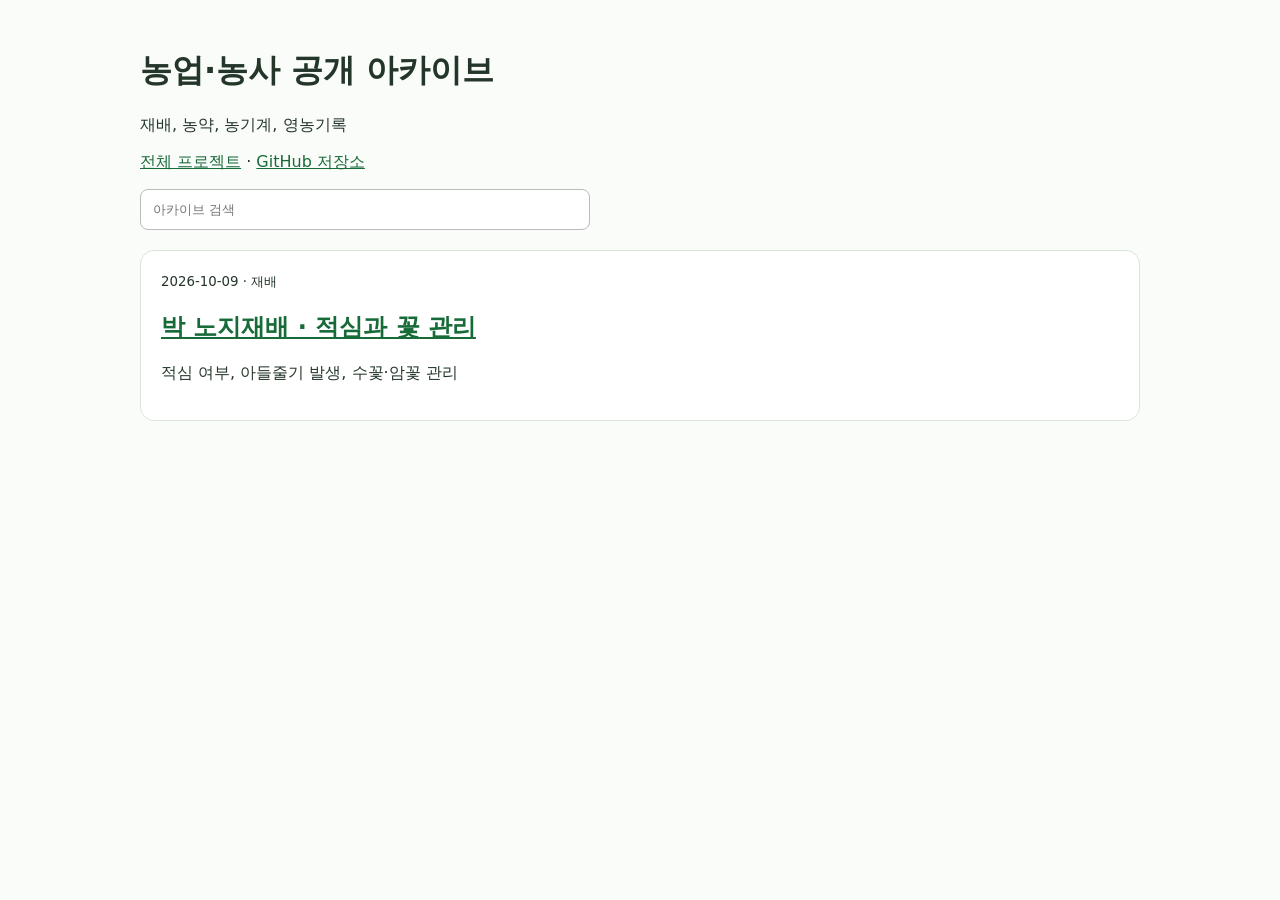
==== index.html @ 0d230be9 "Configure public farm archive: index.html" ====
<!doctype html><html lang="ko"><head><meta charset="utf-8"><meta name="viewport" content="width=device-width,initial-scale=1"><title>농업·농사 공개 아카이브</title><style>body{font-family:system-ui,sans-serif;max-width:1000px;margin:auto;padding:28px;background:#fafcf9;color:#24362a}a{color:#176b38}.card{background:white;border:1px solid #d9e5db;padding:20px;border-radius:14px;margin:20px 0}input{padding:12px;width:90%;max-width:450px;border:1px solid #bbb;border-radius:8px}</style></head><body><header><h1>농업·농사 공개 아카이브</h1><p>재배, 농약, 농기계, 영농기록</p><p><a href="https://softm.github.io/projects/">전체 프로젝트</a> · <a href="https://github.com/softm/farm">GitHub 저장소</a></p></header><input type="search" id="q" placeholder="아카이브 검색" aria-label="검색"><main id="records"><article class="card" data-title="박 재배 적심 아들줄기 수꽃 암꽃"><small>2026-10-09 · 재배</small><h2><a href="records/20261009-bak-cultivation/">박 노지재배 · 적심과 꽃 관리</a></h2><p>적심 여부, 아들줄기 발생, 수꽃·암꽃 관리</p></article></main><script>document.getElementById('q').addEventListener('input',e=>{let q=e.target.value.toLowerCase();document.querySelectorAll('[data-title]').forEach(x=>x.hidden=!x.dataset.title.toLowerCase().includes(q))})</script></body></html>
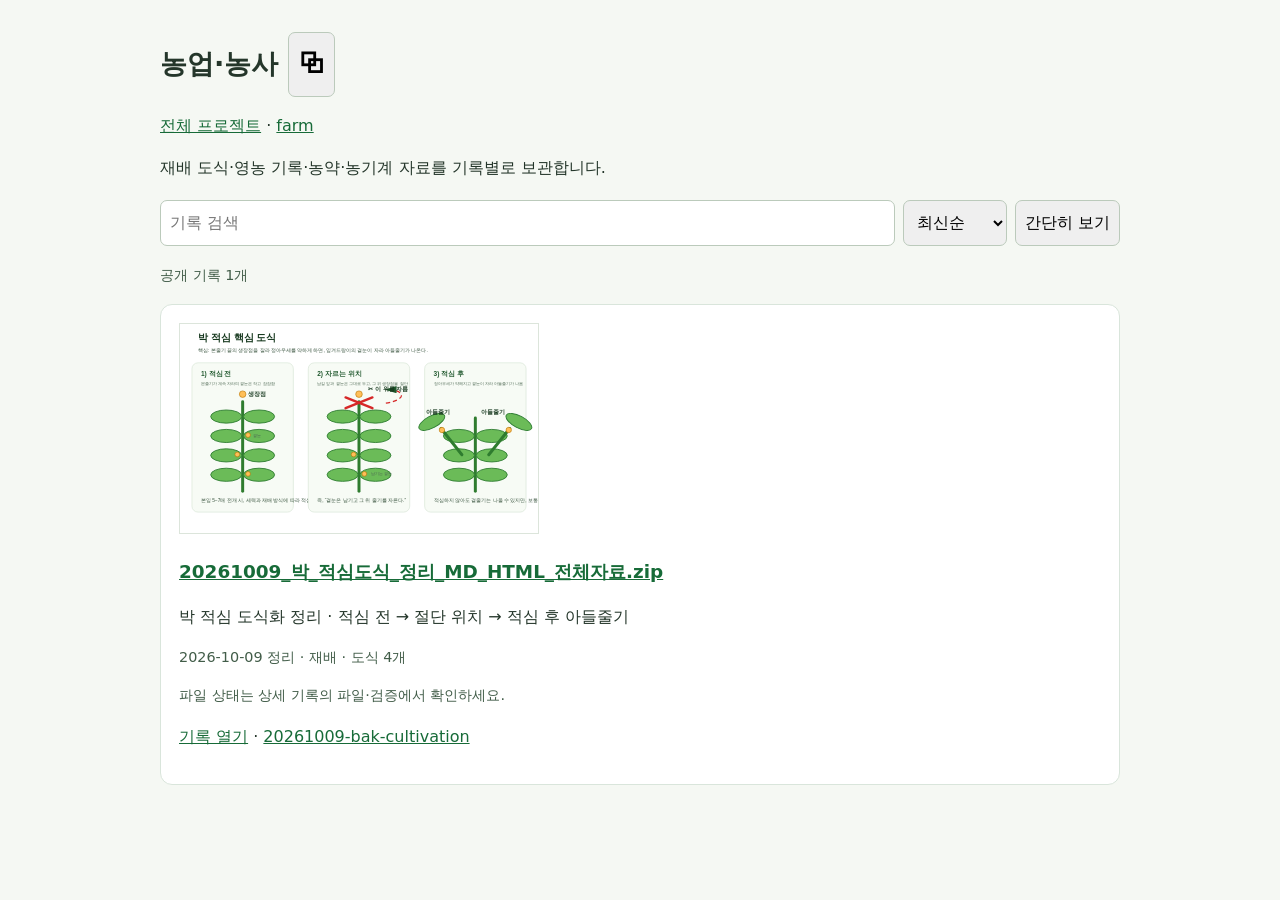
==== commit adc20024: "Publish original pruning diagrams and archive viewers; track pending source photo honestly" ====
--- a/index.html
+++ b/index.html
@@ -1 +1 @@
-<!doctype html><html lang="ko"><head><meta charset="utf-8"><meta name="viewport" content="width=device-width,initial-scale=1"><title>농업·농사 공개 아카이브</title><style>body{font-family:system-ui,sans-serif;max-width:1000px;margin:auto;padding:28px;background:#fafcf9;color:#24362a}a{color:#176b38}.card{background:white;border:1px solid #d9e5db;padding:20px;border-radius:14px;margin:20px 0}input{padding:12px;width:90%;max-width:450px;border:1px solid #bbb;border-radius:8px}</style></head><body><header><h1>농업·농사 공개 아카이브</h1><p>재배, 농약, 농기계, 영농기록</p><p><a href="https://softm.github.io/projects/">전체 프로젝트</a> · <a href="https://github.com/softm/farm">GitHub 저장소</a></p></header><input type="search" id="q" placeholder="아카이브 검색" aria-label="검색"><main id="records"><article class="card" data-title="박 재배 적심 아들줄기 수꽃 암꽃"><small>2026-10-09 · 재배</small><h2><a href="records/20261009-bak-cultivation/">박 노지재배 · 적심과 꽃 관리</a></h2><p>적심 여부, 아들줄기 발생, 수꽃·암꽃 관리</p></article></main><script>document.getElementById('q').addEventListener('input',e=>{let q=e.target.value.toLowerCase();document.querySelectorAll('[data-title]').forEach(x=>x.hidden=!x.dataset.title.toLowerCase().includes(q))})</script></body></html>+<!doctype html><html lang="ko"><head><meta charset="utf-8"><meta name="viewport" content="width=device-width,initial-scale=1"><meta name="description" content="농업·농사 공개 아카이브 — 재배 도식, 영농 기록과 원본 자료"><title>농업·농사 공개 아카이브</title><style>*{box-sizing:border-box}body{font-family:system-ui,sans-serif;margin:0;background:#f5f8f3;color:#24362a;line-height:1.65}main{max-width:1000px;margin:auto;padding:20px}h1{font-size:1.7rem;margin:12px 0}a{color:#176b38;overflow-wrap:anywhere}.record{background:#fff;border:1px solid #d9e5db;padding:18px;border-radius:12px;margin:16px 0}.record h2{font-size:1.15rem}.tools{display:flex;flex-wrap:wrap;gap:8px;margin:18px 0}input,select,button{font:inherit;padding:9px;border:1px solid #bbcabb;border-radius:7px}input{flex:1;min-width:160px}.meta{font-size:.9rem;color:#425d49}.pending{color:#8b4c11}.list .record{padding:12px}.thumb{max-width:360px;width:100%;border:1px solid #dce5db}.list .thumb{display:none}#empty{display:none}</style></head><body><main><header><h1>농업·농사 <button id="copy" aria-label="프로젝트 주소 복사" title="주소 복사">⧉</button></h1><p><a href="https://softm.github.io/projects/">전체 프로젝트</a> · <a href="https://github.com/softm/farm">farm</a></p><p>재배 도식·영농 기록·농약·농기계 자료를 기록별로 보관합니다.</p></header><div class="tools"><input id="q" type="search" placeholder="기록 검색" aria-label="기록 검색"><select id="sort" aria-label="정렬"><option value="new">최신순</option><option value="old">오래된순</option><option value="title">제목순</option></select><button id="view">간단히 보기</button></div><p id="count" class="meta">공개 기록 1개</p><div id="records"><article class="record"><a href="records/20261009-bak-cultivation/"><img class="thumb" src="records/20261009-bak-cultivation/images/00_적심핵심도식.svg" alt="박 적심 핵심 도식"></a><h2><a href="records/20261009-bak-cultivation/">20261009_박_적심도식_정리_MD_HTML_전체자료.zip</a></h2><p>박 적심 도식화 정리 · 적심 전 → 절단 위치 → 적심 후 아들줄기</p><p class="meta">2026-10-09 정리 · 재배 · 도식 4개</p><p id="source-status" class="meta"></p><p><a href="records/20261009-bak-cultivation/">기록 열기</a> · <a href="https://github.com/softm/farm/tree/main/records/20261009-bak-cultivation">20261009-bak-cultivation</a></p></article></div><p id="empty">검색 결과가 없습니다.</p><p id="message" role="status"></p></main><script>const q=document.getElementById('q'),cards=[...document.querySelectorAll('.record')];q.addEventListener('input',()=>{let n=0;cards.forEach(x=>{x.hidden=!x.textContent.toLowerCase().includes(q.value.toLowerCase());if(!x.hidden)n++});document.getElementById('count').textContent='공개 기록 '+n+'개';document.getElementById('empty').style.display=n?'none':'block'});document.getElementById('view').onclick=()=>document.getElementById('records').classList.toggle('list');document.getElementById('sort').onchange=()=>{cards.sort((a,b)=>document.getElementById('sort').value==='title'?a.textContent.localeCompare(b.textContent):0).forEach(x=>document.getElementById('records').append(x))};document.getElementById('copy').onclick=async()=>{try{await navigator.clipboard.writeText('https://softm.github.io/farm/');document.getElementById('message').textContent='주소를 복사했습니다.'}catch{document.getElementById('message').textContent='https://softm.github.io/farm/'}};fetch('archive-index.json').then(r=>{if(!r.ok)throw Error();return r.json()}).then(d=>{let x=d.records.find(x=>x.id==='20261009-bak-cultivation'),e=document.getElementById('source-status');e.textContent=x.sourceIntegrityComplete?'원본 사진 1장 · 원본 파일 해시 확인':'원본 사진 업로드 대기 · 320px 미리보기 제공';e.classList.toggle('pending',!x.sourceIntegrityComplete)}).catch(()=>document.getElementById('source-status').textContent='파일 상태는 상세 기록의 파일·검증에서 확인하세요.');</script></body></html>
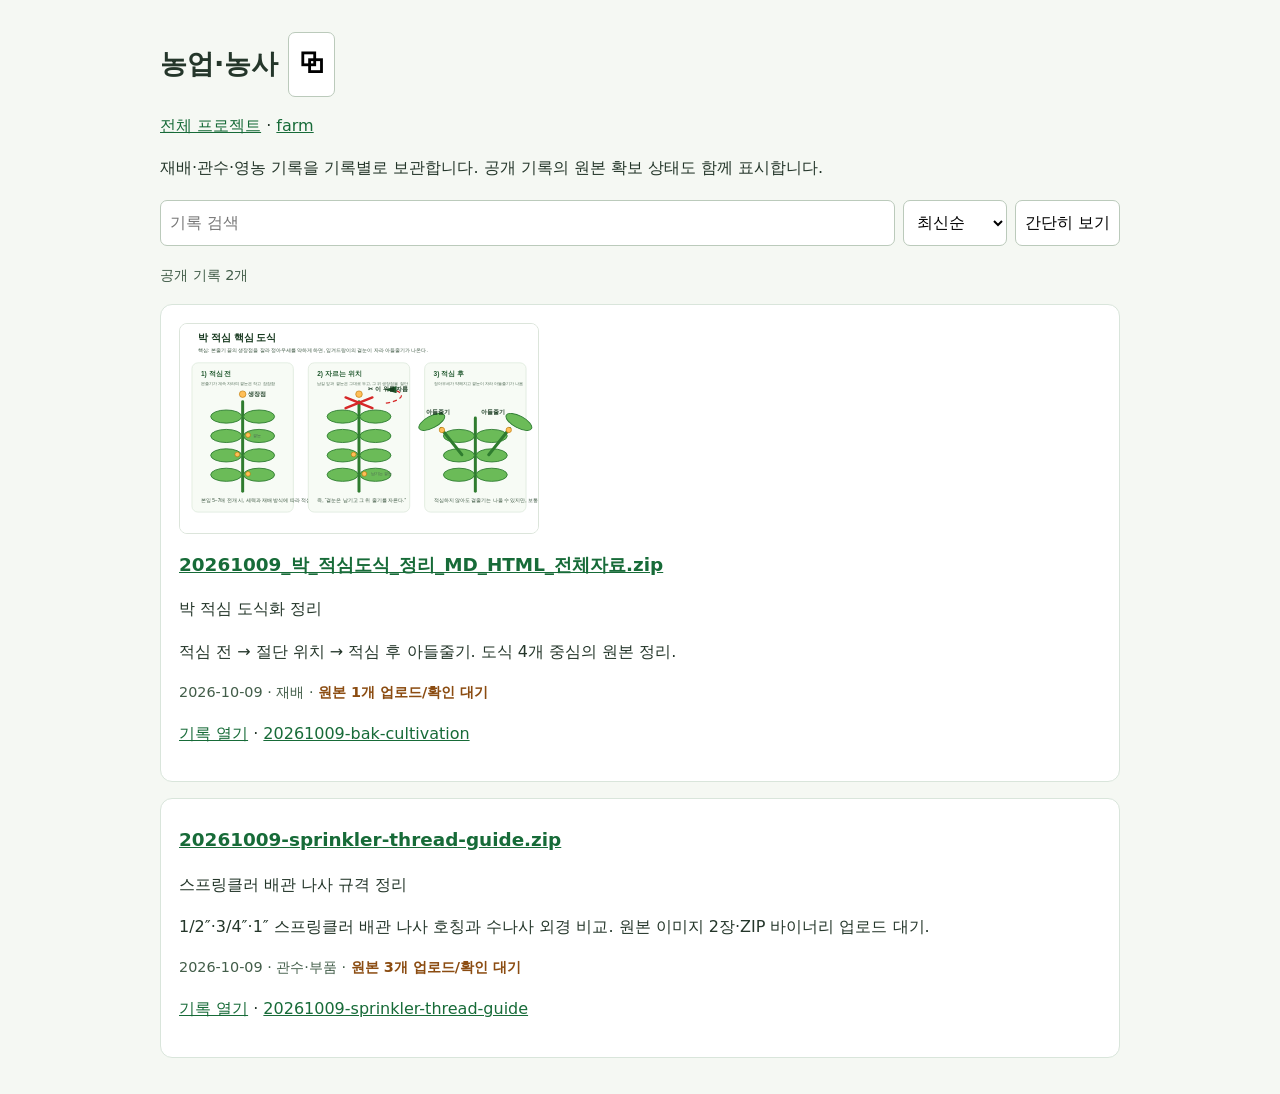
==== commit efbf5679: "Render all farm archive records from canonical index" ====
--- a/index.html
+++ b/index.html
@@ -1 +1,19 @@
-<!doctype html><html lang="ko"><head><meta charset="utf-8"><meta name="viewport" content="width=device-width,initial-scale=1"><meta name="description" content="농업·농사 공개 아카이브 — 재배 도식, 영농 기록과 원본 자료"><title>농업·농사 공개 아카이브</title><style>*{box-sizing:border-box}body{font-family:system-ui,sans-serif;margin:0;background:#f5f8f3;color:#24362a;line-height:1.65}main{max-width:1000px;margin:auto;padding:20px}h1{font-size:1.7rem;margin:12px 0}a{color:#176b38;overflow-wrap:anywhere}.record{background:#fff;border:1px solid #d9e5db;padding:18px;border-radius:12px;margin:16px 0}.record h2{font-size:1.15rem}.tools{display:flex;flex-wrap:wrap;gap:8px;margin:18px 0}input,select,button{font:inherit;padding:9px;border:1px solid #bbcabb;border-radius:7px}input{flex:1;min-width:160px}.meta{font-size:.9rem;color:#425d49}.pending{color:#8b4c11}.list .record{padding:12px}.thumb{max-width:360px;width:100%;border:1px solid #dce5db}.list .thumb{display:none}#empty{display:none}</style></head><body><main><header><h1>농업·농사 <button id="copy" aria-label="프로젝트 주소 복사" title="주소 복사">⧉</button></h1><p><a href="https://softm.github.io/projects/">전체 프로젝트</a> · <a href="https://github.com/softm/farm">farm</a></p><p>재배 도식·영농 기록·농약·농기계 자료를 기록별로 보관합니다.</p></header><div class="tools"><input id="q" type="search" placeholder="기록 검색" aria-label="기록 검색"><select id="sort" aria-label="정렬"><option value="new">최신순</option><option value="old">오래된순</option><option value="title">제목순</option></select><button id="view">간단히 보기</button></div><p id="count" class="meta">공개 기록 1개</p><div id="records"><article class="record"><a href="records/20261009-bak-cultivation/"><img class="thumb" src="records/20261009-bak-cultivation/images/00_적심핵심도식.svg" alt="박 적심 핵심 도식"></a><h2><a href="records/20261009-bak-cultivation/">20261009_박_적심도식_정리_MD_HTML_전체자료.zip</a></h2><p>박 적심 도식화 정리 · 적심 전 → 절단 위치 → 적심 후 아들줄기</p><p class="meta">2026-10-09 정리 · 재배 · 도식 4개</p><p id="source-status" class="meta"></p><p><a href="records/20261009-bak-cultivation/">기록 열기</a> · <a href="https://github.com/softm/farm/tree/main/records/20261009-bak-cultivation">20261009-bak-cultivation</a></p></article></div><p id="empty">검색 결과가 없습니다.</p><p id="message" role="status"></p></main><script>const q=document.getElementById('q'),cards=[...document.querySelectorAll('.record')];q.addEventListener('input',()=>{let n=0;cards.forEach(x=>{x.hidden=!x.textContent.toLowerCase().includes(q.value.toLowerCase());if(!x.hidden)n++});document.getElementById('count').textContent='공개 기록 '+n+'개';document.getElementById('empty').style.display=n?'none':'block'});document.getElementById('view').onclick=()=>document.getElementById('records').classList.toggle('list');document.getElementById('sort').onchange=()=>{cards.sort((a,b)=>document.getElementById('sort').value==='title'?a.textContent.localeCompare(b.textContent):0).forEach(x=>document.getElementById('records').append(x))};document.getElementById('copy').onclick=async()=>{try{await navigator.clipboard.writeText('https://softm.github.io/farm/');document.getElementById('message').textContent='주소를 복사했습니다.'}catch{document.getElementById('message').textContent='https://softm.github.io/farm/'}};fetch('archive-index.json').then(r=>{if(!r.ok)throw Error();return r.json()}).then(d=>{let x=d.records.find(x=>x.id==='20261009-bak-cultivation'),e=document.getElementById('source-status');e.textContent=x.sourceIntegrityComplete?'원본 사진 1장 · 원본 파일 해시 확인':'원본 사진 업로드 대기 · 320px 미리보기 제공';e.classList.toggle('pending',!x.sourceIntegrityComplete)}).catch(()=>document.getElementById('source-status').textContent='파일 상태는 상세 기록의 파일·검증에서 확인하세요.');</script></body></html>
+<!doctype html><html lang="ko"><head><meta charset="utf-8"><meta name="viewport" content="width=device-width,initial-scale=1"><meta name="description" content="농업·농사 공개 아카이브 — 재배·관수·영농 기록과 원본 자료"><title>농업·농사 공개 아카이브</title><style>
+*{box-sizing:border-box}body{font-family:system-ui,-apple-system,"Noto Sans KR",sans-serif;margin:0;background:#f5f8f3;color:#24362a;line-height:1.65}main{max-width:1000px;margin:auto;padding:20px}h1{font-size:1.7rem;margin:12px 0}a{color:#176b38;overflow-wrap:anywhere}.record{background:#fff;border:1px solid #d9e5db;padding:18px;border-radius:12px;margin:16px 0}.record h2{font-size:1.15rem;margin:.5rem 0}.tools{display:flex;flex-wrap:wrap;gap:8px;margin:18px 0}input,select,button{font:inherit;padding:9px;border:1px solid #bbcabb;border-radius:7px;background:#fff}input{flex:1;min-width:160px}.meta{font-size:.9rem;color:#425d49}.pending{color:#8b4c11}.ok{color:#176b38}.list .record{padding:12px}.thumb{max-width:360px;width:100%;border:1px solid #dce5db;border-radius:8px}.list .thumb{display:none}#empty{display:none}.status{font-weight:700}.skeleton{opacity:.7}</style></head><body><main><header><h1>농업·농사 <button id="copy" aria-label="프로젝트 주소 복사" title="주소 복사">⧉</button></h1><p><a href="https://softm.github.io/projects/">전체 프로젝트</a> · <a href="https://github.com/softm/farm">farm</a></p><p>재배·관수·영농 기록을 기록별로 보관합니다. 공개 기록의 원본 확보 상태도 함께 표시합니다.</p></header>
+<div class="tools"><input id="q" type="search" placeholder="기록 검색" aria-label="기록 검색"><select id="sort" aria-label="정렬"><option value="new">최신순</option><option value="old">오래된순</option><option value="title">제목순</option></select><button id="view">간단히 보기</button></div><p id="count" class="meta">목록을 읽는 중입니다.</p><div id="records"><article class="record skeleton">공개 기록을 불러오는 중입니다.</article></div><p id="empty">검색 결과가 없습니다.</p><p id="message" role="status"></p></main>
+<script>
+const $=s=>document.querySelector(s),recordsEl=$('#records'),countEl=$('#count'),q=$('#q'),sort=$('#sort'),empty=$('#empty');
+let data=[];
+const esc=v=>String(v??'').replace(/[&<>"']/g,m=>({'&':'&amp;','<':'&lt;','>':'&gt;','"':'&quot;',"'":'&#39;'}[m]));
+function statusText(r){if(r.sourceIntegrityComplete)return '<span class="status ok">원본 확인 완료</span>';const n=(r.missingFiles||[]).length;return '<span class="status pending">원본 '+(n?n+'개 ':'')+'업로드/확인 대기</span>'}
+function thumb(r){if(r.id==='20261009-bak-cultivation')return '<a href="'+esc(r.url)+'"><img class="thumb" src="records/20261009-bak-cultivation/images/00_적심핵심도식.svg" alt="박 적심 핵심 도식"></a>';return ''}
+function render(){
+ const term=q.value.trim().toLowerCase();let rows=data.filter(r=>[r.title,r.sourceTitle,r.description,r.kind].join(' ').toLowerCase().includes(term));
+ if(sort.value==='new')rows.sort((a,b)=>(b.date||'').localeCompare(a.date||'')||(a.title||'').localeCompare(b.title||''));
+ if(sort.value==='old')rows.sort((a,b)=>(a.date||'').localeCompare(b.date||'')||(a.title||'').localeCompare(b.title||''));
+ if(sort.value==='title')rows.sort((a,b)=>(a.title||'').localeCompare(b.title||''));
+ countEl.textContent='공개 기록 '+rows.length+'개';empty.style.display=rows.length?'none':'block';
+ recordsEl.innerHTML=rows.map(r=>'<article class="record">'+thumb(r)+'<h2><a href="'+esc(r.url)+'">'+esc(r.listTitle||r.title)+'</a></h2><p>'+esc(r.sourceTitle||r.description||'')+'</p><p>'+esc(r.description||'')+'</p><p class="meta">'+esc(r.date||'날짜 미확인')+' · '+esc(r.kind||'기록')+' · '+statusText(r)+'</p><p><a href="'+esc(r.url)+'">기록 열기</a> · <a href="'+esc(r.repoUrl)+'">'+esc(r.slug||r.id)+'</a></p></article>').join('');
+}
+fetch('archive-index.json',{cache:'no-store'}).then(r=>{if(!r.ok)throw Error('index');return r.json()}).then(j=>{data=(j.records||[]).filter(r=>r.visibility==='public');render()}).catch(()=>{recordsEl.innerHTML='<article class="record pending">목록을 불러오지 못했습니다. GitHub 저장소에서 기록을 확인하세요.</article>';countEl.textContent='목록 동기화 실패'});
+q.addEventListener('input',render);sort.addEventListener('change',render);$('#view').onclick=()=>recordsEl.classList.toggle('list');$('#copy').onclick=async()=>{try{await navigator.clipboard.writeText('https://softm.github.io/farm/');$('#message').textContent='주소를 복사했습니다.'}catch{$('#message').textContent='https://softm.github.io/farm/'}}</script></body></html>
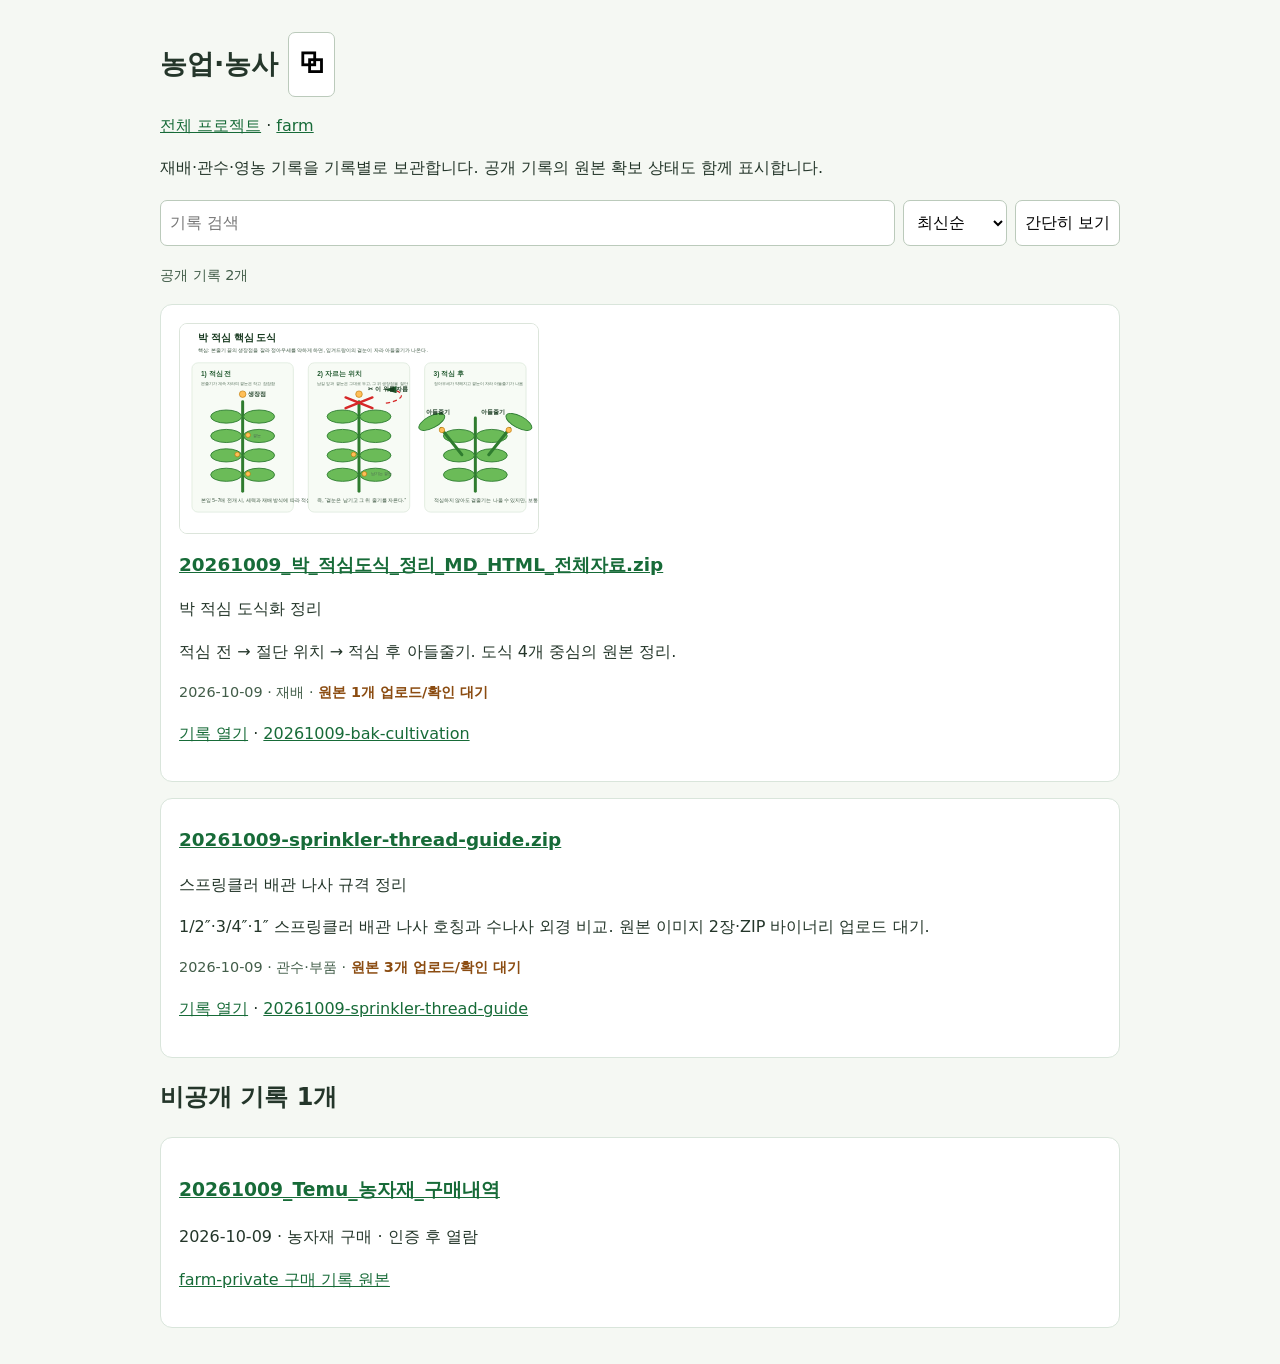
==== commit ba016bde: "List Temu purchase in agriculture private records" ====
--- a/index.html
+++ b/index.html
@@ -1,6 +1,6 @@
 <!doctype html><html lang="ko"><head><meta charset="utf-8"><meta name="viewport" content="width=device-width,initial-scale=1"><meta name="description" content="농업·농사 공개 아카이브 — 재배·관수·영농 기록과 원본 자료"><title>농업·농사 공개 아카이브</title><style>
 *{box-sizing:border-box}body{font-family:system-ui,-apple-system,"Noto Sans KR",sans-serif;margin:0;background:#f5f8f3;color:#24362a;line-height:1.65}main{max-width:1000px;margin:auto;padding:20px}h1{font-size:1.7rem;margin:12px 0}a{color:#176b38;overflow-wrap:anywhere}.record{background:#fff;border:1px solid #d9e5db;padding:18px;border-radius:12px;margin:16px 0}.record h2{font-size:1.15rem;margin:.5rem 0}.tools{display:flex;flex-wrap:wrap;gap:8px;margin:18px 0}input,select,button{font:inherit;padding:9px;border:1px solid #bbcabb;border-radius:7px;background:#fff}input{flex:1;min-width:160px}.meta{font-size:.9rem;color:#425d49}.pending{color:#8b4c11}.ok{color:#176b38}.list .record{padding:12px}.thumb{max-width:360px;width:100%;border:1px solid #dce5db;border-radius:8px}.list .thumb{display:none}#empty{display:none}.status{font-weight:700}.skeleton{opacity:.7}</style></head><body><main><header><h1>농업·농사 <button id="copy" aria-label="프로젝트 주소 복사" title="주소 복사">⧉</button></h1><p><a href="https://softm.github.io/projects/">전체 프로젝트</a> · <a href="https://github.com/softm/farm">farm</a></p><p>재배·관수·영농 기록을 기록별로 보관합니다. 공개 기록의 원본 확보 상태도 함께 표시합니다.</p></header>
-<div class="tools"><input id="q" type="search" placeholder="기록 검색" aria-label="기록 검색"><select id="sort" aria-label="정렬"><option value="new">최신순</option><option value="old">오래된순</option><option value="title">제목순</option></select><button id="view">간단히 보기</button></div><p id="count" class="meta">목록을 읽는 중입니다.</p><div id="records"><article class="record skeleton">공개 기록을 불러오는 중입니다.</article></div><p id="empty">검색 결과가 없습니다.</p><p id="message" role="status"></p></main>
+<div class="tools"><input id="q" type="search" placeholder="기록 검색" aria-label="기록 검색"><select id="sort" aria-label="정렬"><option value="new">최신순</option><option value="old">오래된순</option><option value="title">제목순</option></select><button id="view">간단히 보기</button></div><p id="count" class="meta">목록을 읽는 중입니다.</p><div id="records"><article class="record skeleton">공개 기록을 불러오는 중입니다.</article></div><p id="empty">검색 결과가 없습니다.</p><p id="message" role="status"></p><section id="private-records"><h2>비공개 기록 1개</h2><article class="record"><h3><a href="https://farm-private.vercel.app/records/20261009-temu-farm-supplies/">20261009_Temu_농자재_구매내역</a></h3><p>2026-10-09 · 농자재 구매 · 인증 후 열람</p><p><a href="https://github.com/softm/farm-private/tree/main/records/20261009-temu-farm-supplies">farm-private 구매 기록 원본</a></p></article></section></main>
 <script>
 const $=s=>document.querySelector(s),recordsEl=$('#records'),countEl=$('#count'),q=$('#q'),sort=$('#sort'),empty=$('#empty');
 let data=[];
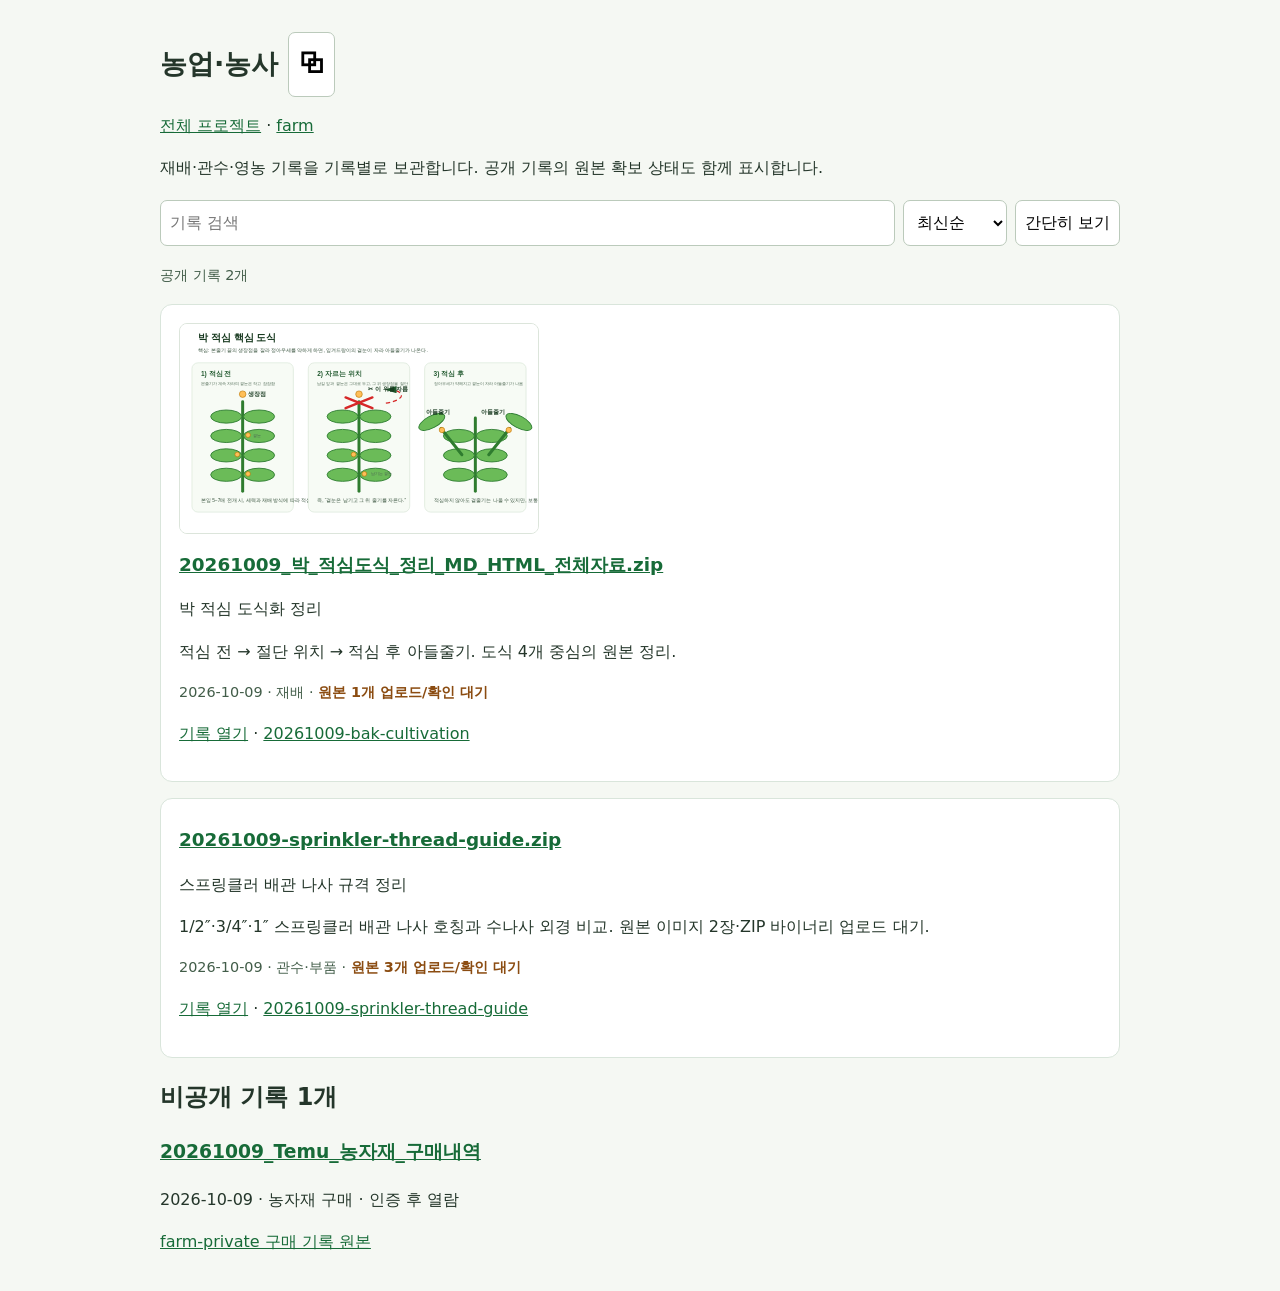
==== commit c6eaa57e: "Filter private agriculture link without altering public-record count" ====
--- a/index.html
+++ b/index.html
@@ -1,6 +1,6 @@
 <!doctype html><html lang="ko"><head><meta charset="utf-8"><meta name="viewport" content="width=device-width,initial-scale=1"><meta name="description" content="농업·농사 공개 아카이브 — 재배·관수·영농 기록과 원본 자료"><title>농업·농사 공개 아카이브</title><style>
 *{box-sizing:border-box}body{font-family:system-ui,-apple-system,"Noto Sans KR",sans-serif;margin:0;background:#f5f8f3;color:#24362a;line-height:1.65}main{max-width:1000px;margin:auto;padding:20px}h1{font-size:1.7rem;margin:12px 0}a{color:#176b38;overflow-wrap:anywhere}.record{background:#fff;border:1px solid #d9e5db;padding:18px;border-radius:12px;margin:16px 0}.record h2{font-size:1.15rem;margin:.5rem 0}.tools{display:flex;flex-wrap:wrap;gap:8px;margin:18px 0}input,select,button{font:inherit;padding:9px;border:1px solid #bbcabb;border-radius:7px;background:#fff}input{flex:1;min-width:160px}.meta{font-size:.9rem;color:#425d49}.pending{color:#8b4c11}.ok{color:#176b38}.list .record{padding:12px}.thumb{max-width:360px;width:100%;border:1px solid #dce5db;border-radius:8px}.list .thumb{display:none}#empty{display:none}.status{font-weight:700}.skeleton{opacity:.7}</style></head><body><main><header><h1>농업·농사 <button id="copy" aria-label="프로젝트 주소 복사" title="주소 복사">⧉</button></h1><p><a href="https://softm.github.io/projects/">전체 프로젝트</a> · <a href="https://github.com/softm/farm">farm</a></p><p>재배·관수·영농 기록을 기록별로 보관합니다. 공개 기록의 원본 확보 상태도 함께 표시합니다.</p></header>
-<div class="tools"><input id="q" type="search" placeholder="기록 검색" aria-label="기록 검색"><select id="sort" aria-label="정렬"><option value="new">최신순</option><option value="old">오래된순</option><option value="title">제목순</option></select><button id="view">간단히 보기</button></div><p id="count" class="meta">목록을 읽는 중입니다.</p><div id="records"><article class="record skeleton">공개 기록을 불러오는 중입니다.</article></div><p id="empty">검색 결과가 없습니다.</p><p id="message" role="status"></p><section id="private-records"><h2>비공개 기록 1개</h2><article class="record"><h3><a href="https://farm-private.vercel.app/records/20261009-temu-farm-supplies/">20261009_Temu_농자재_구매내역</a></h3><p>2026-10-09 · 농자재 구매 · 인증 후 열람</p><p><a href="https://github.com/softm/farm-private/tree/main/records/20261009-temu-farm-supplies">farm-private 구매 기록 원본</a></p></article></section></main>
+<div class="tools"><input id="q" type="search" placeholder="기록 검색" aria-label="기록 검색"><select id="sort" aria-label="정렬"><option value="new">최신순</option><option value="old">오래된순</option><option value="title">제목순</option></select><button id="view">간단히 보기</button></div><p id="count" class="meta">목록을 읽는 중입니다.</p><div id="records"><article class="record skeleton">공개 기록을 불러오는 중입니다.</article></div><p id="empty">검색 결과가 없습니다.</p><p id="message" role="status"></p><section id="private-records"><h2>비공개 기록 1개</h2><article class="private-record"><h3><a href="https://farm-private.vercel.app/records/20261009-temu-farm-supplies/">20261009_Temu_농자재_구매내역</a></h3><p>2026-10-09 · 농자재 구매 · 인증 후 열람</p><p><a href="https://github.com/softm/farm-private/tree/main/records/20261009-temu-farm-supplies">farm-private 구매 기록 원본</a></p></article></section></main>
 <script>
 const $=s=>document.querySelector(s),recordsEl=$('#records'),countEl=$('#count'),q=$('#q'),sort=$('#sort'),empty=$('#empty');
 let data=[];
@@ -8,7 +8,7 @@
 function statusText(r){if(r.sourceIntegrityComplete)return '<span class="status ok">원본 확인 완료</span>';const n=(r.missingFiles||[]).length;return '<span class="status pending">원본 '+(n?n+'개 ':'')+'업로드/확인 대기</span>'}
 function thumb(r){if(r.id==='20261009-bak-cultivation')return '<a href="'+esc(r.url)+'"><img class="thumb" src="records/20261009-bak-cultivation/images/00_적심핵심도식.svg" alt="박 적심 핵심 도식"></a>';return ''}
 function render(){
- const term=q.value.trim().toLowerCase();let rows=data.filter(r=>[r.title,r.sourceTitle,r.description,r.kind].join(' ').toLowerCase().includes(term));
+ const term=q.value.trim().toLowerCase();const privateSection=document.getElementById('private-records');if(privateSection)privateSection.hidden=!!term&&!privateSection.textContent.toLowerCase().includes(term);let rows=data.filter(r=>[r.title,r.sourceTitle,r.description,r.kind].join(' ').toLowerCase().includes(term));
  if(sort.value==='new')rows.sort((a,b)=>(b.date||'').localeCompare(a.date||'')||(a.title||'').localeCompare(b.title||''));
  if(sort.value==='old')rows.sort((a,b)=>(a.date||'').localeCompare(b.date||'')||(a.title||'').localeCompare(b.title||''));
  if(sort.value==='title')rows.sort((a,b)=>(a.title||'').localeCompare(b.title||''));
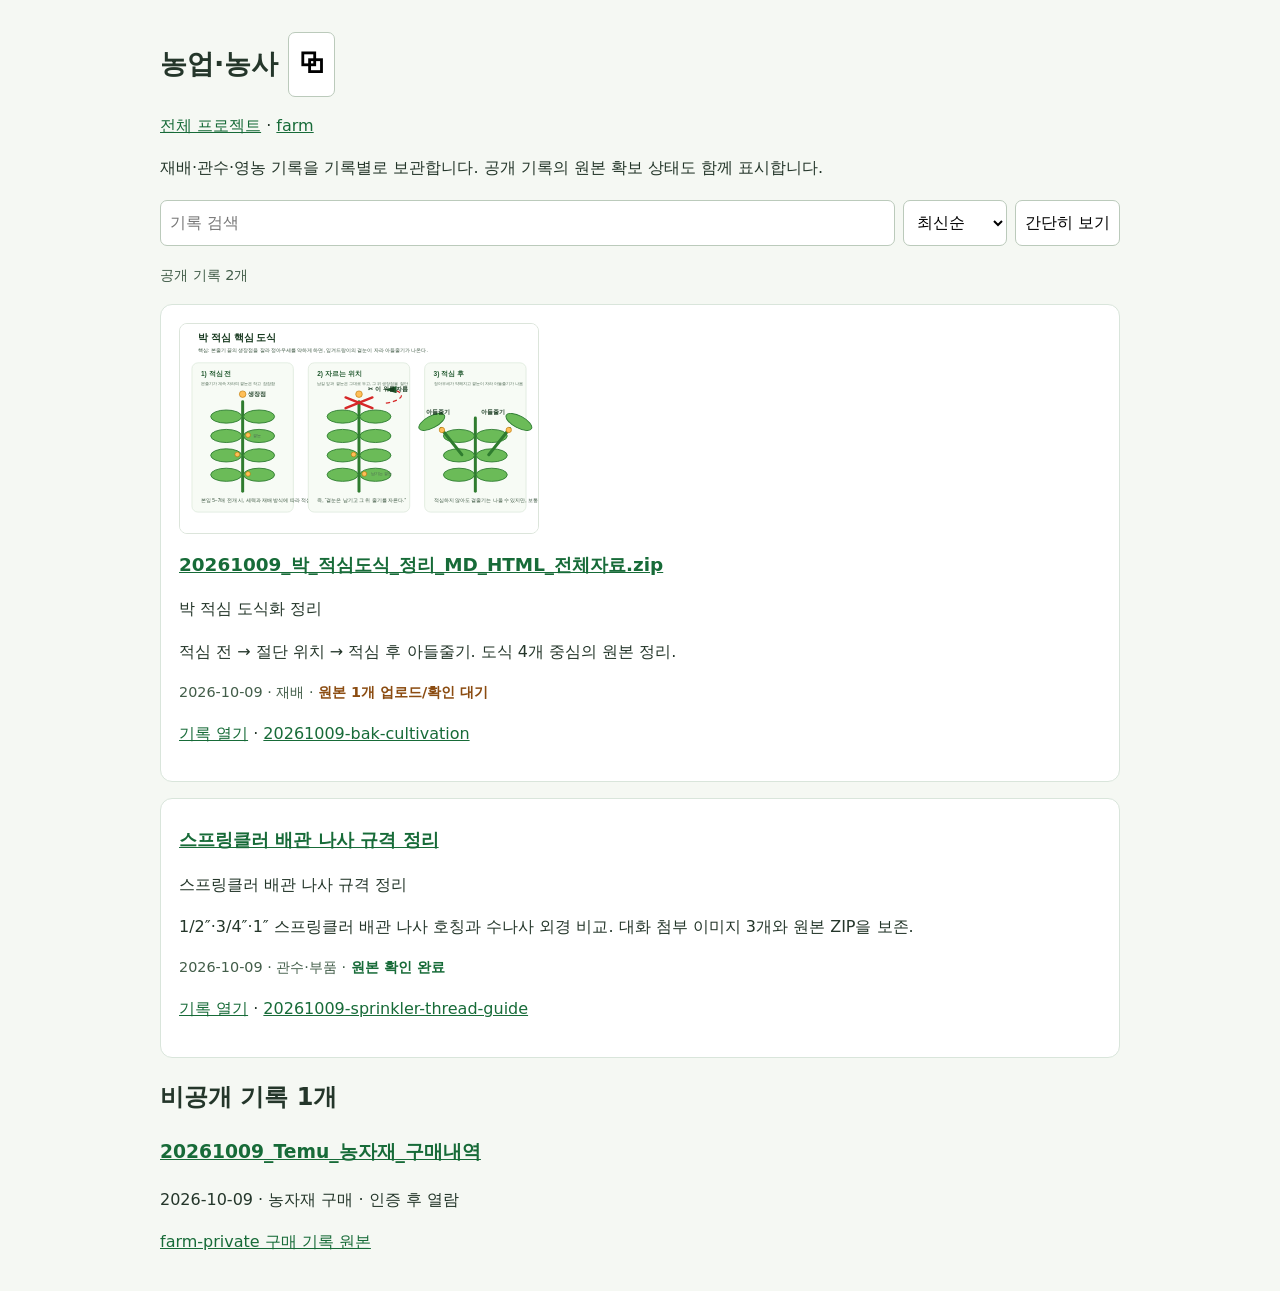
==== commit 5bf6a9ef: "Apply sprinkler display title on farm archive home" ====
--- a/index.html
+++ b/index.html
@@ -13,7 +13,7 @@
  if(sort.value==='old')rows.sort((a,b)=>(a.date||'').localeCompare(b.date||'')||(a.title||'').localeCompare(b.title||''));
  if(sort.value==='title')rows.sort((a,b)=>(a.title||'').localeCompare(b.title||''));
  countEl.textContent='공개 기록 '+rows.length+'개';empty.style.display=rows.length?'none':'block';
- recordsEl.innerHTML=rows.map(r=>'<article class="record">'+thumb(r)+'<h2><a href="'+esc(r.url)+'">'+esc(r.listTitle||r.title)+'</a></h2><p>'+esc(r.sourceTitle||r.description||'')+'</p><p>'+esc(r.description||'')+'</p><p class="meta">'+esc(r.date||'날짜 미확인')+' · '+esc(r.kind||'기록')+' · '+statusText(r)+'</p><p><a href="'+esc(r.url)+'">기록 열기</a> · <a href="'+esc(r.repoUrl)+'">'+esc(r.slug||r.id)+'</a></p></article>').join('');
+ recordsEl.innerHTML=rows.map(r=>'<article class="record">'+thumb(r)+'<h2><a href="'+esc(r.url)+'">'+esc(r.title||r.sourceTitle||r.listTitle)+'</a></h2><p>'+esc(r.sourceTitle||r.description||'')+'</p><p>'+esc(r.description||'')+'</p><p class="meta">'+esc(r.date||'날짜 미확인')+' · '+esc(r.kind||'기록')+' · '+statusText(r)+'</p><p><a href="'+esc(r.url)+'">기록 열기</a> · <a href="'+esc(r.repoUrl)+'">'+esc(r.slug||r.id)+'</a></p></article>').join('');
 }
 fetch('archive-index.json',{cache:'no-store'}).then(r=>{if(!r.ok)throw Error('index');return r.json()}).then(j=>{data=(j.records||[]).filter(r=>r.visibility==='public');render()}).catch(()=>{recordsEl.innerHTML='<article class="record pending">목록을 불러오지 못했습니다. GitHub 저장소에서 기록을 확인하세요.</article>';countEl.textContent='목록 동기화 실패'});
 q.addEventListener('input',render);sort.addEventListener('change',render);$('#view').onclick=()=>recordsEl.classList.toggle('list');$('#copy').onclick=async()=>{try{await navigator.clipboard.writeText('https://softm.github.io/farm/');$('#message').textContent='주소를 복사했습니다.'}catch{$('#message').textContent='https://softm.github.io/farm/'}}</script></body></html>
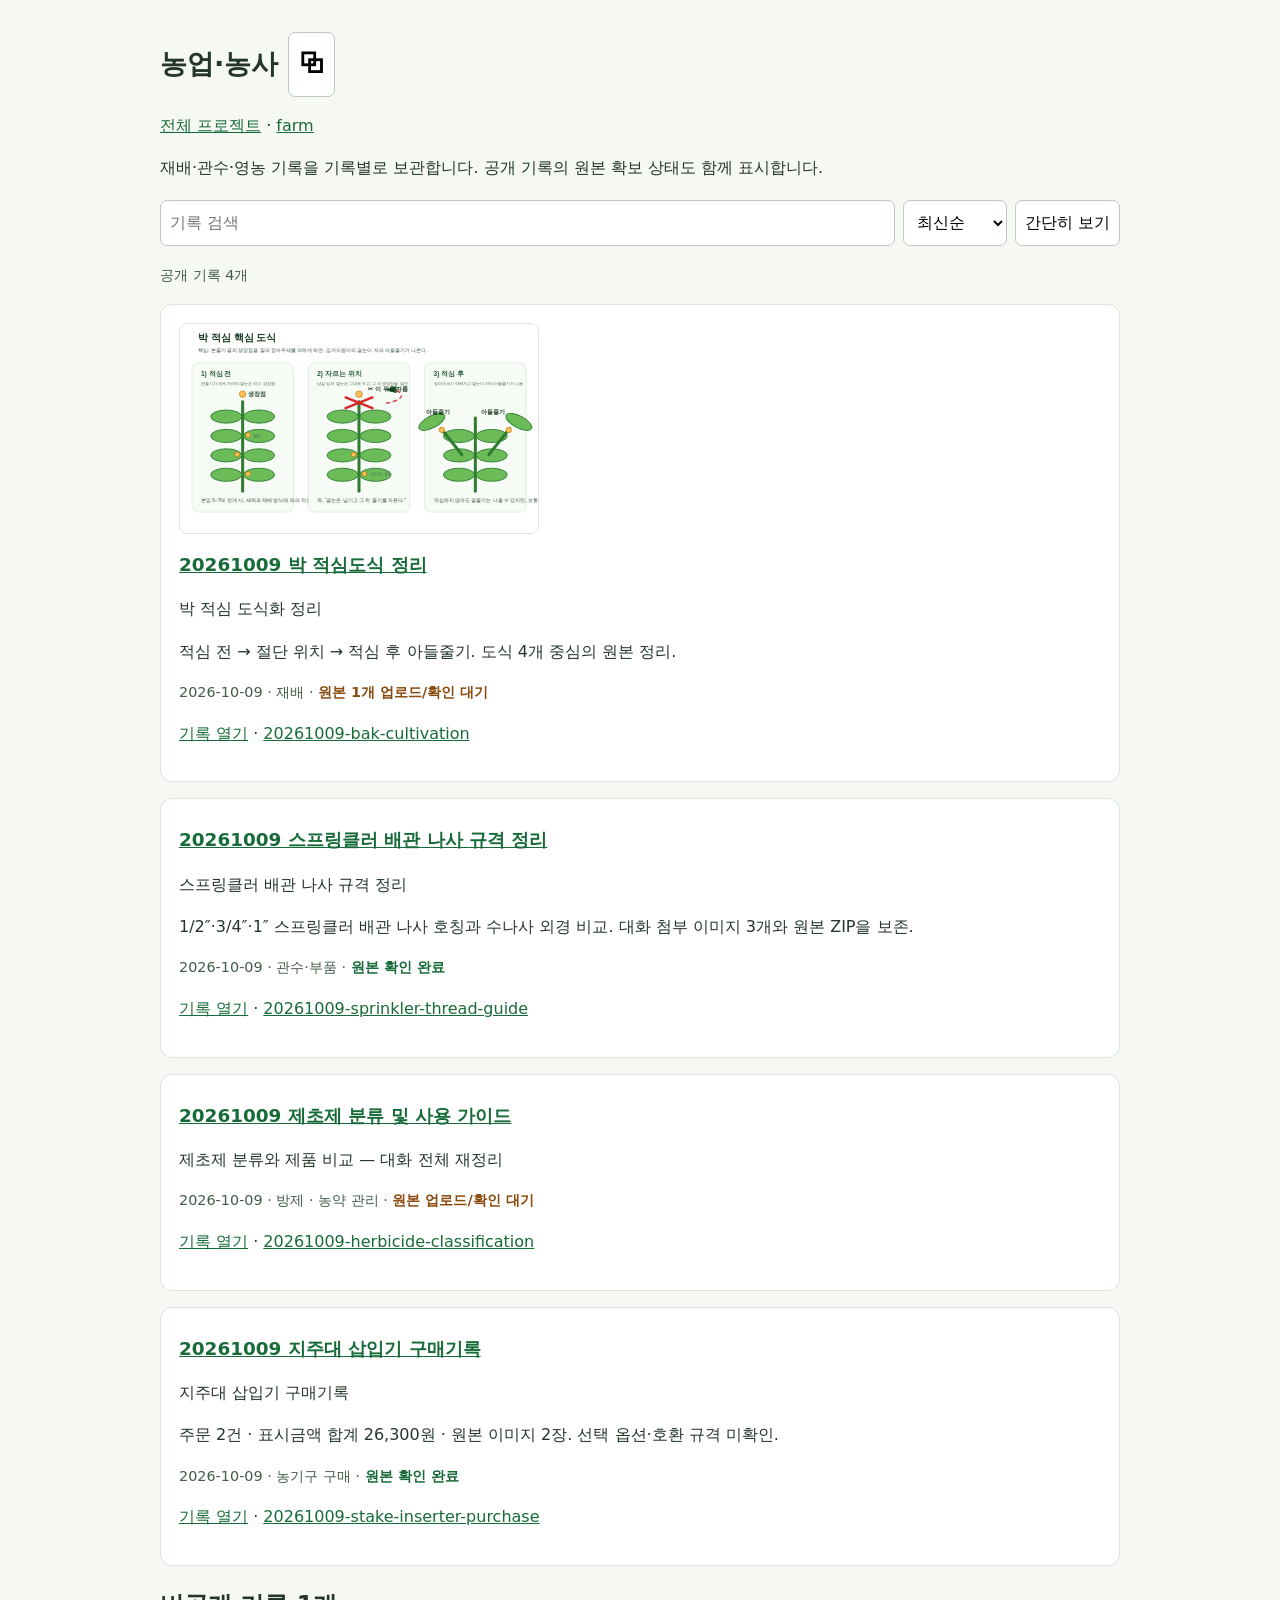
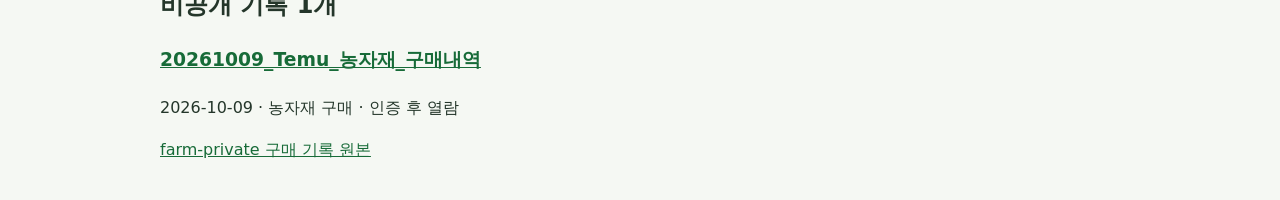
==== commit f2253627: "fix: render clean record titles even when archive index has old zip names" ====
--- a/index.html
+++ b/index.html
@@ -7,13 +7,14 @@
 const esc=v=>String(v??'').replace(/[&<>"']/g,m=>({'&':'&amp;','<':'&lt;','>':'&gt;','"':'&quot;',"'":'&#39;'}[m]));
 function statusText(r){if(r.sourceIntegrityComplete)return '<span class="status ok">원본 확인 완료</span>';const n=(r.missingFiles||[]).length;return '<span class="status pending">원본 '+(n?n+'개 ':'')+'업로드/확인 대기</span>'}
 function thumb(r){if(r.id==='20261009-bak-cultivation')return '<a href="'+esc(r.url)+'"><img class="thumb" src="records/20261009-bak-cultivation/images/00_적심핵심도식.svg" alt="박 적심 핵심 도식"></a>';return ''}
+function cleanTitle(r){const overrides={'20261009-bak-cultivation':'20261009 박 적심도식 정리','20261009-sprinkler-thread-guide':'20261009 스프링클러 배관 나사 규격 정리','20261009-stake-inserter-purchase':'20261009 지주대 삽입기 구매기록','20261009-herbicide-classification':'20261009 제초제 분류 및 사용 가이드'};return overrides[r.slug]||String(r.listTitle||r.title||r.sourceTitle||'기록').replace(/\.zip$/i,'').replace(/_MD_HTML_전체자료$/i,'').replace(/_/g,' ')}
 function render(){
- const term=q.value.trim().toLowerCase();const privateSection=document.getElementById('private-records');if(privateSection)privateSection.hidden=!!term&&!privateSection.textContent.toLowerCase().includes(term);let rows=data.filter(r=>[r.title,r.sourceTitle,r.description,r.kind].join(' ').toLowerCase().includes(term));
+ const term=q.value.trim().toLowerCase();const privateSection=document.getElementById('private-records');if(privateSection)privateSection.hidden=!!term&&!privateSection.textContent.toLowerCase().includes(term);let rows=data.filter(r=>[r.title,r.listTitle,r.sourceTitle,r.description,r.kind].join(' ').toLowerCase().includes(term));
  if(sort.value==='new')rows.sort((a,b)=>(b.date||'').localeCompare(a.date||'')||(a.title||'').localeCompare(b.title||''));
  if(sort.value==='old')rows.sort((a,b)=>(a.date||'').localeCompare(b.date||'')||(a.title||'').localeCompare(b.title||''));
  if(sort.value==='title')rows.sort((a,b)=>(a.title||'').localeCompare(b.title||''));
  countEl.textContent='공개 기록 '+rows.length+'개';empty.style.display=rows.length?'none':'block';
- recordsEl.innerHTML=rows.map(r=>'<article class="record">'+thumb(r)+'<h2><a href="'+esc(r.url)+'">'+esc(r.title||r.sourceTitle||r.listTitle)+'</a></h2><p>'+esc(r.sourceTitle||r.description||'')+'</p><p>'+esc(r.description||'')+'</p><p class="meta">'+esc(r.date||'날짜 미확인')+' · '+esc(r.kind||'기록')+' · '+statusText(r)+'</p><p><a href="'+esc(r.url)+'">기록 열기</a> · <a href="'+esc(r.repoUrl)+'">'+esc(r.slug||r.id)+'</a></p></article>').join('');
+ recordsEl.innerHTML=rows.map(r=>'<article class="record">'+thumb(r)+'<h2><a href="'+esc(r.url)+'">'+esc(cleanTitle(r))+'</a></h2><p>'+esc(r.sourceTitle||r.description||'')+'</p><p>'+esc(r.description||'')+'</p><p class="meta">'+esc(r.date||'날짜 미확인')+' · '+esc(r.kind||'기록')+' · '+statusText(r)+'</p><p><a href="'+esc(r.url)+'">기록 열기</a> · <a href="'+esc(r.repoUrl)+'">'+esc(r.slug||r.id)+'</a></p></article>').join('');
 }
 fetch('archive-index.json',{cache:'no-store'}).then(r=>{if(!r.ok)throw Error('index');return r.json()}).then(j=>{data=(j.records||[]).filter(r=>r.visibility==='public');render()}).catch(()=>{recordsEl.innerHTML='<article class="record pending">목록을 불러오지 못했습니다. GitHub 저장소에서 기록을 확인하세요.</article>';countEl.textContent='목록 동기화 실패'});
 q.addEventListener('input',render);sort.addEventListener('change',render);$('#view').onclick=()=>recordsEl.classList.toggle('list');$('#copy').onclick=async()=>{try{await navigator.clipboard.writeText('https://softm.github.io/farm/');$('#message').textContent='주소를 복사했습니다.'}catch{$('#message').textContent='https://softm.github.io/farm/'}}</script></body></html>
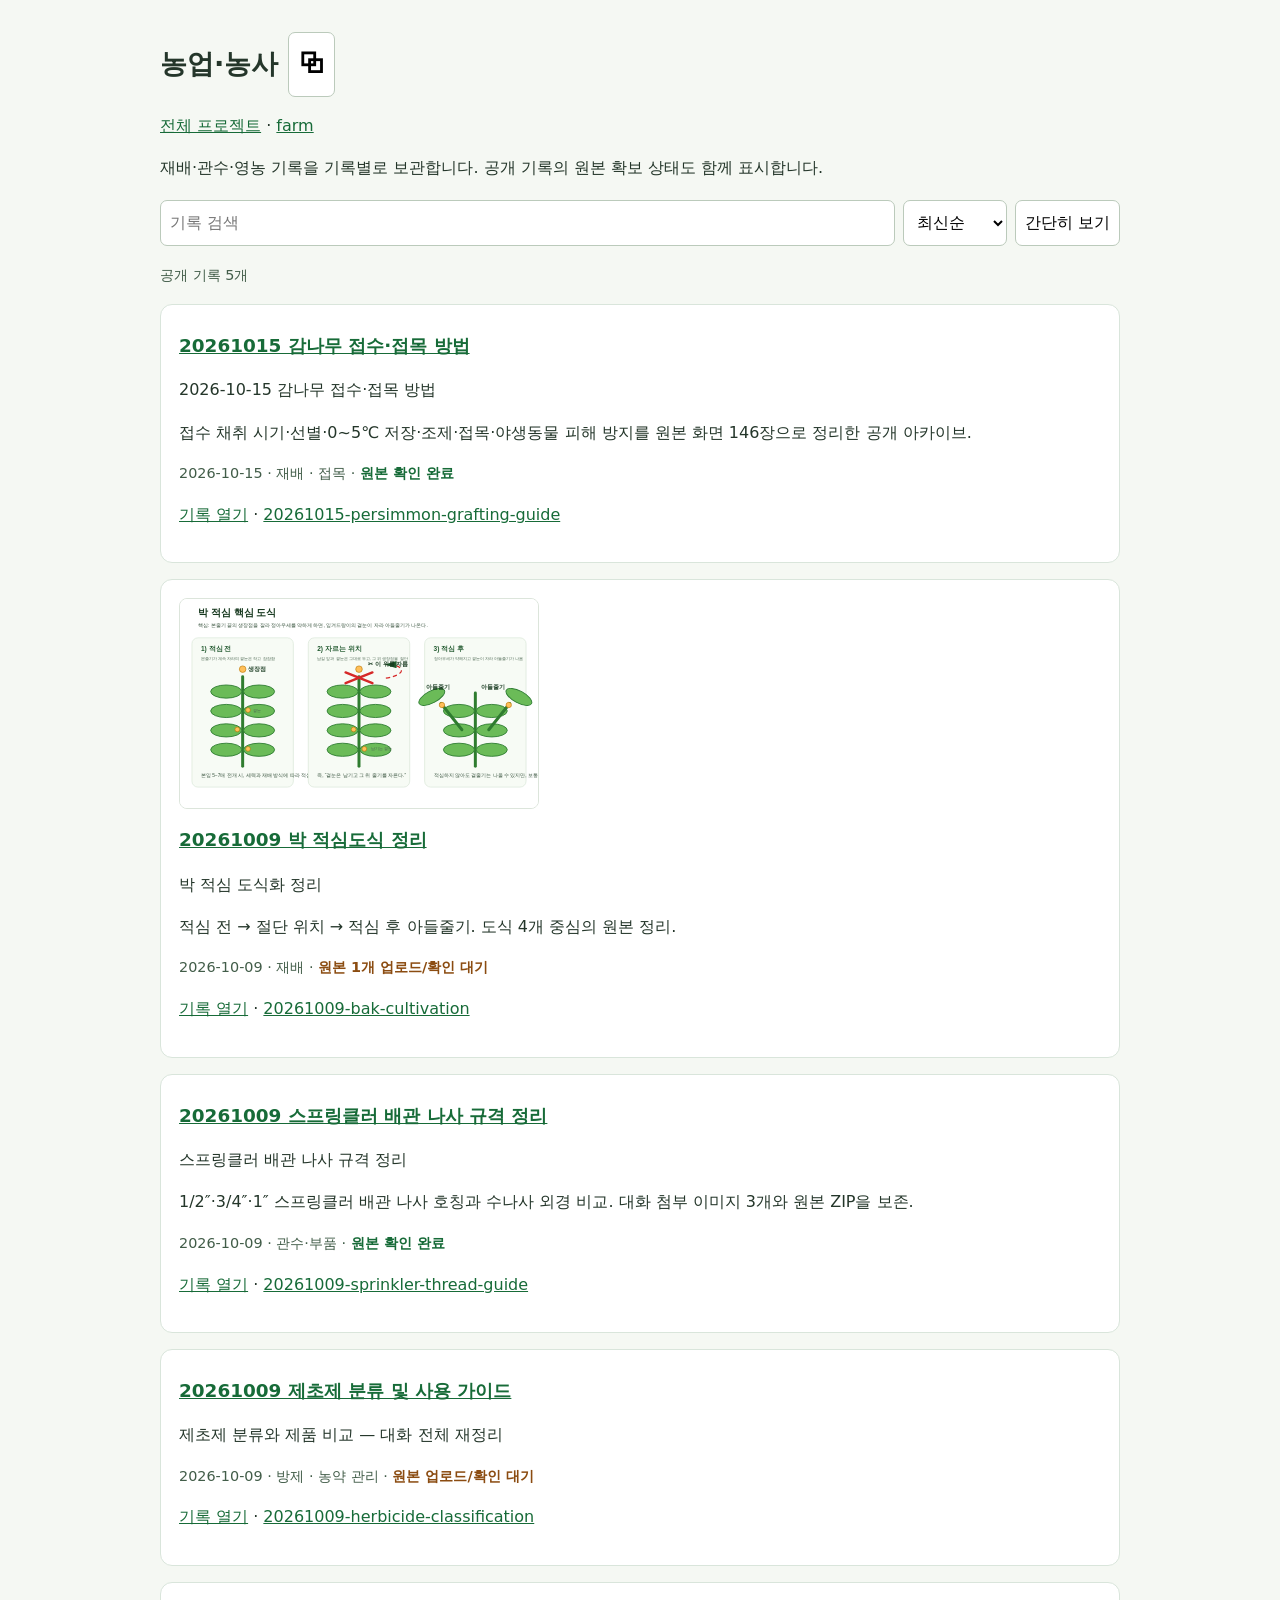
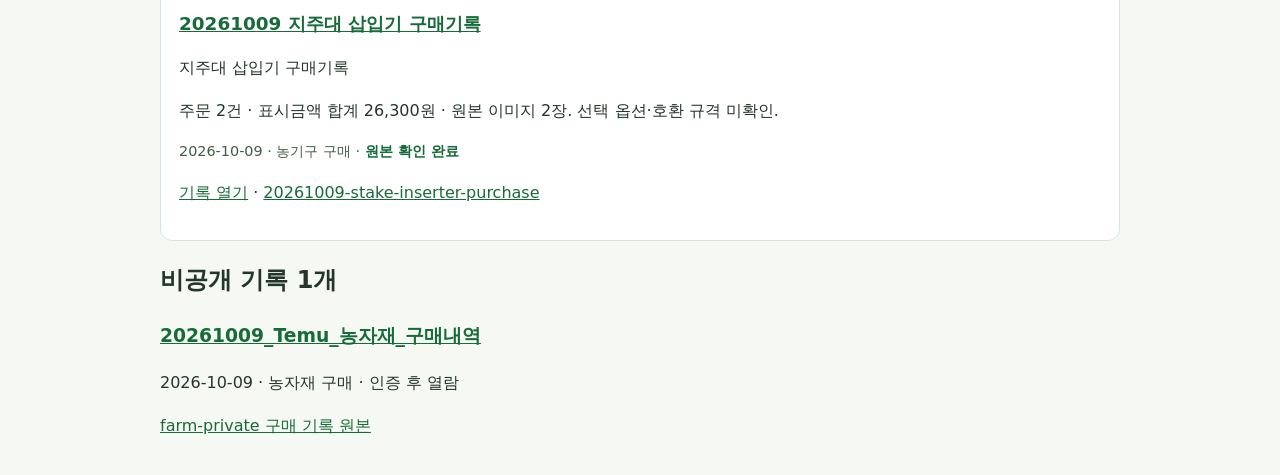
==== commit 89b9402e: "20261015_감나무_접목_아카이브_목록" ====
--- a/index.html
+++ b/index.html
@@ -7,7 +7,7 @@
 const esc=v=>String(v??'').replace(/[&<>"']/g,m=>({'&':'&amp;','<':'&lt;','>':'&gt;','"':'&quot;',"'":'&#39;'}[m]));
 function statusText(r){if(r.sourceIntegrityComplete)return '<span class="status ok">원본 확인 완료</span>';const n=(r.missingFiles||[]).length;return '<span class="status pending">원본 '+(n?n+'개 ':'')+'업로드/확인 대기</span>'}
 function thumb(r){if(r.id==='20261009-bak-cultivation')return '<a href="'+esc(r.url)+'"><img class="thumb" src="records/20261009-bak-cultivation/images/00_적심핵심도식.svg" alt="박 적심 핵심 도식"></a>';return ''}
-function cleanTitle(r){const overrides={'20261009-bak-cultivation':'20261009 박 적심도식 정리','20261009-sprinkler-thread-guide':'20261009 스프링클러 배관 나사 규격 정리','20261009-stake-inserter-purchase':'20261009 지주대 삽입기 구매기록','20261009-herbicide-classification':'20261009 제초제 분류 및 사용 가이드'};return overrides[r.slug]||String(r.listTitle||r.title||r.sourceTitle||'기록').replace(/\.zip$/i,'').replace(/_MD_HTML_전체자료$/i,'').replace(/_/g,' ')}
+function cleanTitle(r){const overrides={'20261009-bak-cultivation':'20261009 박 적심도식 정리','20261009-sprinkler-thread-guide':'20261009 스프링클러 배관 나사 규격 정리','20261009-stake-inserter-purchase':'20261009 지주대 삽입기 구매기록','20261009-herbicide-classification':'20261009 제초제 분류 및 사용 가이드','20261015-persimmon-grafting-guide':'20261015 감나무 접수·접목 방법'};return overrides[r.slug]||String(r.listTitle||r.title||r.sourceTitle||'기록').replace(/\.zip$/i,'').replace(/_MD_HTML_전체자료$/i,'').replace(/_/g,' ')} // SOFTM-persimmon-list-title: 감나무 기록의 목록 표시 제목을 명시 (2026-10-15)
 function render(){
  const term=q.value.trim().toLowerCase();const privateSection=document.getElementById('private-records');if(privateSection)privateSection.hidden=!!term&&!privateSection.textContent.toLowerCase().includes(term);let rows=data.filter(r=>[r.title,r.listTitle,r.sourceTitle,r.description,r.kind].join(' ').toLowerCase().includes(term));
  if(sort.value==='new')rows.sort((a,b)=>(b.date||'').localeCompare(a.date||'')||(a.title||'').localeCompare(b.title||''));
@@ -17,4 +17,4 @@
  recordsEl.innerHTML=rows.map(r=>'<article class="record">'+thumb(r)+'<h2><a href="'+esc(r.url)+'">'+esc(cleanTitle(r))+'</a></h2><p>'+esc(r.sourceTitle||r.description||'')+'</p><p>'+esc(r.description||'')+'</p><p class="meta">'+esc(r.date||'날짜 미확인')+' · '+esc(r.kind||'기록')+' · '+statusText(r)+'</p><p><a href="'+esc(r.url)+'">기록 열기</a> · <a href="'+esc(r.repoUrl)+'">'+esc(r.slug||r.id)+'</a></p></article>').join('');
 }
 fetch('archive-index.json',{cache:'no-store'}).then(r=>{if(!r.ok)throw Error('index');return r.json()}).then(j=>{data=(j.records||[]).filter(r=>r.visibility==='public');render()}).catch(()=>{recordsEl.innerHTML='<article class="record pending">목록을 불러오지 못했습니다. GitHub 저장소에서 기록을 확인하세요.</article>';countEl.textContent='목록 동기화 실패'});
-q.addEventListener('input',render);sort.addEventListener('change',render);$('#view').onclick=()=>recordsEl.classList.toggle('list');$('#copy').onclick=async()=>{try{await navigator.clipboard.writeText('https://softm.github.io/farm/');$('#message').textContent='주소를 복사했습니다.'}catch{$('#message').textContent='https://softm.github.io/farm/'}}</script></body></html>+q.addEventListener('input',render);sort.addEventListener('change',render);$('#view').onclick=()=>recordsEl.classList.toggle('list');$('#copy').onclick=async()=>{try{await navigator.clipboard.writeText('https://softm.github.io/farm/');$('#message').textContent='주소를 복사했습니다.'}catch{$('#message').textContent='https://softm.github.io/farm/'}}</script></body></html>
